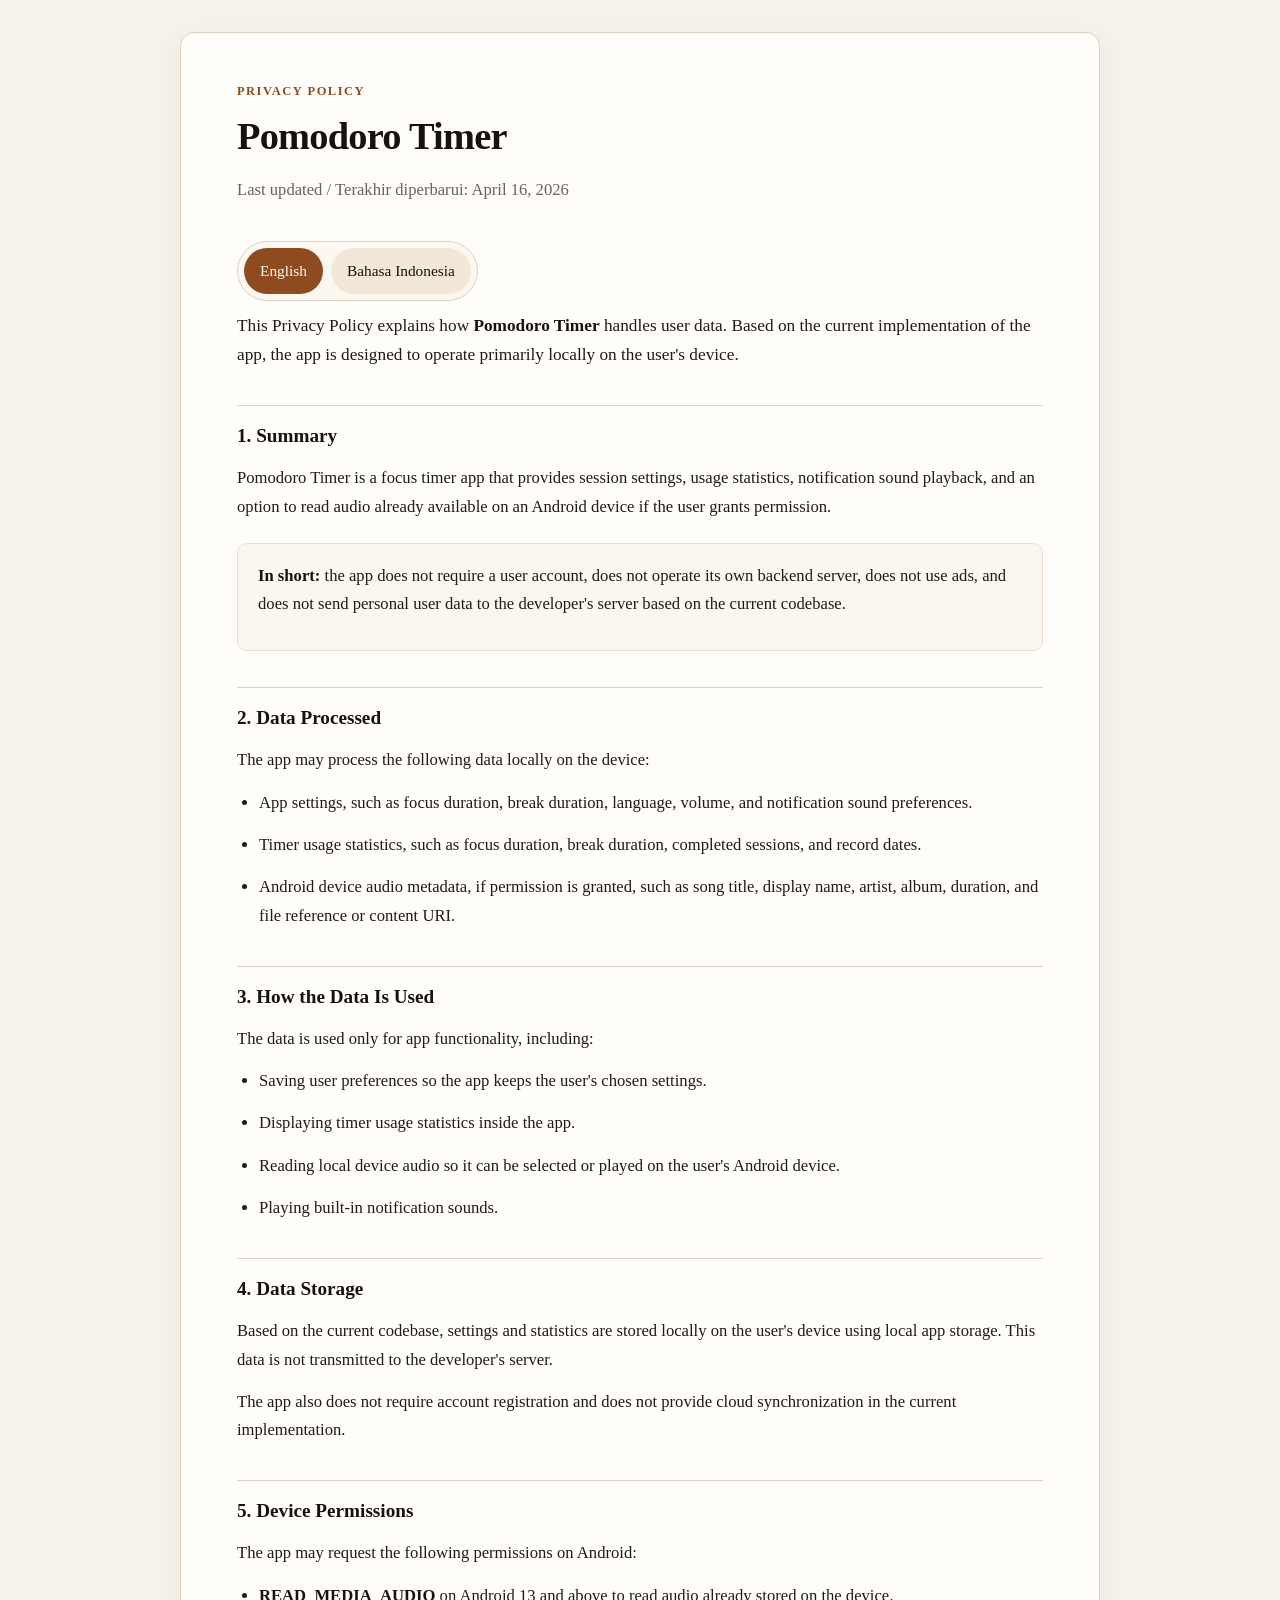
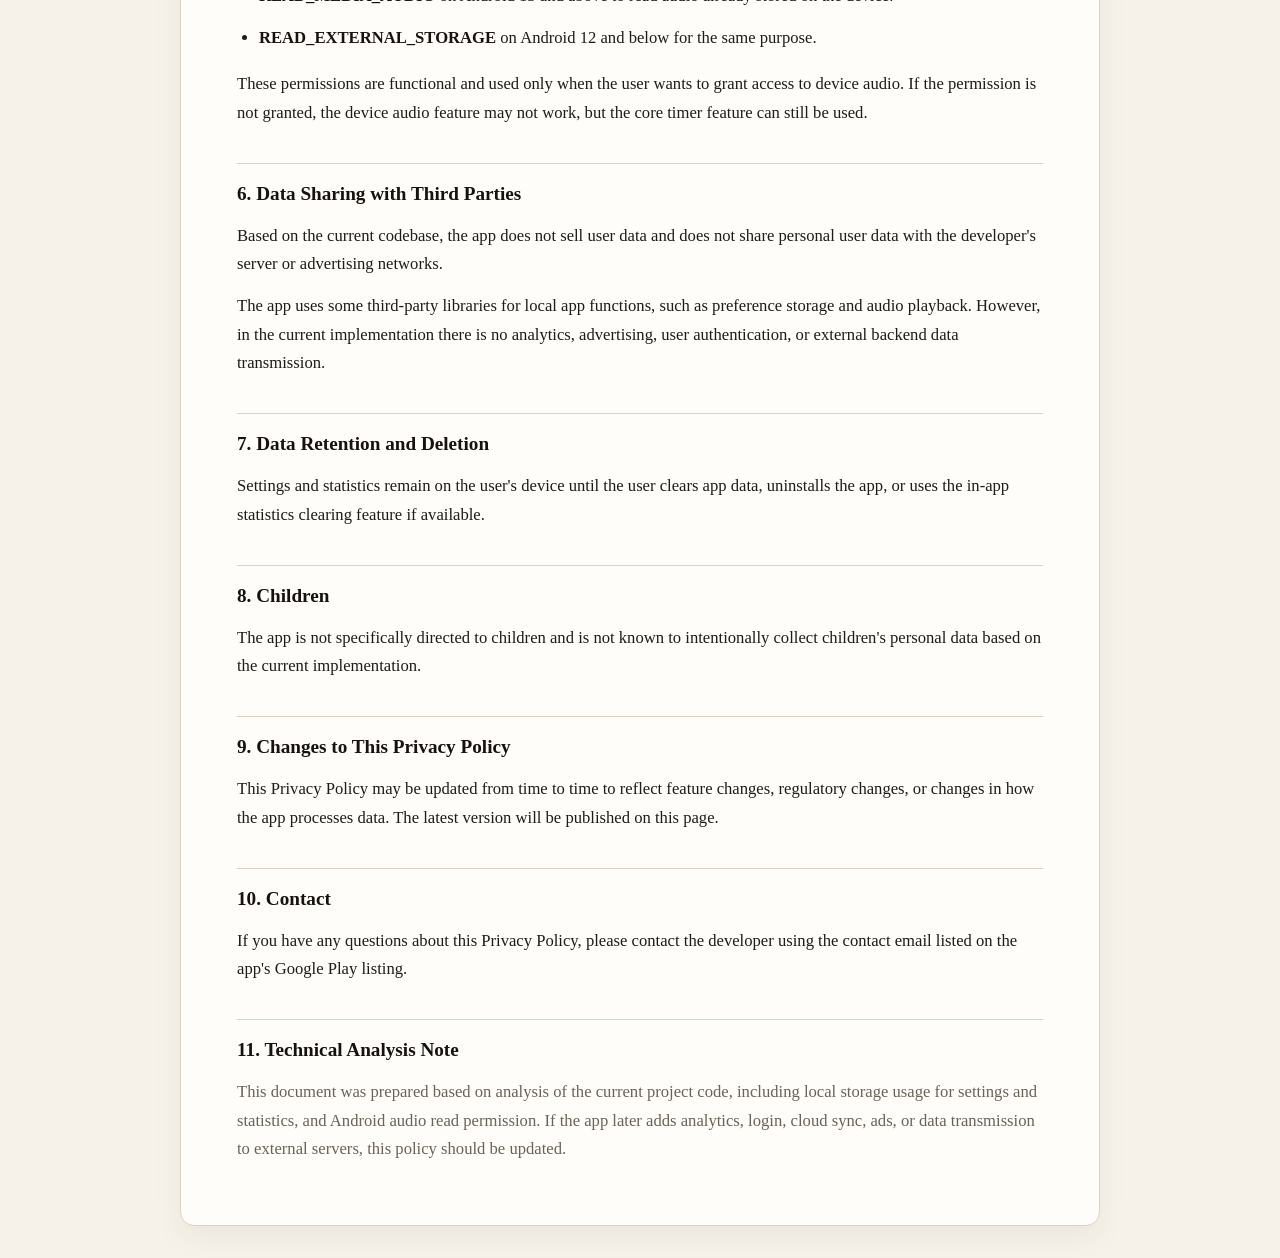
==== docs/privacy-policy.html @ 5d1b464a "feat: add privacy policy page and GitHub Actions workflow for deployment" ====
<!DOCTYPE html>
<html lang="en">
<head>
  <meta charset="UTF-8">
  <meta name="viewport" content="width=device-width, initial-scale=1.0">
  <title>Privacy Policy - Pomodoro Timer</title>
  <style>
    :root {
      --page-bg: #f6f2ea;
      --paper-bg: #fffdf9;
      --text: #1f1b16;
      --muted: #6a6257;
      --line: #ddd2c1;
      --heading: #17120d;
      --accent: #8e4b1f;
      --button-bg: #f3e8d8;
      --button-active: #8e4b1f;
      --button-active-text: #fff9f2;
    }

    * {
      box-sizing: border-box;
    }

    html {
      scroll-behavior: smooth;
    }

    body {
      margin: 0;
      background: var(--page-bg);
      color: var(--text);
      font-family: Georgia, "Times New Roman", serif;
      line-height: 1.7;
    }

    main {
      width: min(920px, calc(100vw - 32px));
      margin: 32px auto;
      padding: 48px 56px;
      background: var(--paper-bg);
      border: 1px solid var(--line);
      border-radius: 14px;
      box-shadow: 0 10px 30px rgba(44, 29, 12, 0.06);
    }

    h1,
    h2 {
      color: var(--heading);
      line-height: 1.25;
      margin: 0 0 16px;
      font-weight: 700;
    }

    h1 {
      font-size: clamp(2rem, 3vw, 2.6rem);
      letter-spacing: -0.02em;
    }

    h2 {
      font-size: 1.2rem;
      margin-top: 36px;
      padding-top: 18px;
      border-top: 1px solid var(--line);
    }

    p,
    li {
      margin: 0 0 14px;
      font-size: 1.04rem;
    }

    ul {
      margin: 0 0 18px 22px;
      padding: 0;
    }

    .eyebrow {
      color: var(--accent);
      text-transform: uppercase;
      letter-spacing: 0.12em;
      font-size: 0.78rem;
      font-weight: 700;
      margin-bottom: 10px;
    }

    .meta,
    .note {
      color: var(--muted);
    }

    .lead {
      font-size: 1.08rem;
    }

    .card {
      margin-top: 22px;
      padding: 18px 20px;
      background: #fbf6ef;
      border: 1px solid #eadfce;
      border-radius: 10px;
    }

    .language-switcher {
      display: inline-flex;
      gap: 8px;
      margin: 22px 0 10px;
      padding: 6px;
      border: 1px solid var(--line);
      border-radius: 999px;
      background: #fcf7f0;
    }

    .language-switcher button {
      border: 0;
      border-radius: 999px;
      padding: 10px 16px;
      background: var(--button-bg);
      color: var(--heading);
      font: inherit;
      font-size: 0.96rem;
      cursor: pointer;
    }

    .language-switcher button.active {
      background: var(--button-active);
      color: var(--button-active-text);
    }

    .lang-panel {
      display: none;
    }

    .lang-panel.active {
      display: block;
    }

    strong {
      color: var(--heading);
    }

    @media (max-width: 720px) {
      main {
        width: min(100vw - 20px, 920px);
        margin: 10px auto;
        padding: 28px 20px;
        border-radius: 10px;
      }

      h2 {
        margin-top: 28px;
      }

      .language-switcher {
        width: 100%;
      }

      .language-switcher button {
        flex: 1;
      }
    }
  </style>
</head>
<body>
  <main>
    <p class="eyebrow">Privacy Policy</p>
    <h1>Pomodoro Timer</h1>
    <p class="meta">Last updated / Terakhir diperbarui: April 16, 2026</p>

    <div class="language-switcher" aria-label="Language switcher">
      <button id="button-en" class="active" type="button" data-lang="en">English</button>
      <button id="button-id" type="button" data-lang="id">Bahasa Indonesia</button>
    </div>

    <section id="panel-en" class="lang-panel active" lang="en">
      <p class="lead">
        This Privacy Policy explains how <strong>Pomodoro Timer</strong> handles user data.
        Based on the current implementation of the app, the app is designed to operate
        primarily locally on the user's device.
      </p>

      <h2>1. Summary</h2>
      <p>
        Pomodoro Timer is a focus timer app that provides session settings, usage
        statistics, notification sound playback, and an option to read audio already
        available on an Android device if the user grants permission.
      </p>
      <div class="card">
        <p><strong>In short:</strong> the app does not require a user account, does not operate its own backend server, does not use ads, and does not send personal user data to the developer's server based on the current codebase.</p>
      </div>

      <h2>2. Data Processed</h2>
      <p>The app may process the following data locally on the device:</p>
      <ul>
        <li>App settings, such as focus duration, break duration, language, volume, and notification sound preferences.</li>
        <li>Timer usage statistics, such as focus duration, break duration, completed sessions, and record dates.</li>
        <li>Android device audio metadata, if permission is granted, such as song title, display name, artist, album, duration, and file reference or content URI.</li>
      </ul>

      <h2>3. How the Data Is Used</h2>
      <p>The data is used only for app functionality, including:</p>
      <ul>
        <li>Saving user preferences so the app keeps the user's chosen settings.</li>
        <li>Displaying timer usage statistics inside the app.</li>
        <li>Reading local device audio so it can be selected or played on the user's Android device.</li>
        <li>Playing built-in notification sounds.</li>
      </ul>

      <h2>4. Data Storage</h2>
      <p>
        Based on the current codebase, settings and statistics are stored locally on the
        user's device using local app storage. This data is not transmitted to the
        developer's server.
      </p>
      <p>
        The app also does not require account registration and does not provide cloud
        synchronization in the current implementation.
      </p>

      <h2>5. Device Permissions</h2>
      <p>The app may request the following permissions on Android:</p>
      <ul>
        <li><strong>READ_MEDIA_AUDIO</strong> on Android 13 and above to read audio already stored on the device.</li>
        <li><strong>READ_EXTERNAL_STORAGE</strong> on Android 12 and below for the same purpose.</li>
      </ul>
      <p>
        These permissions are functional and used only when the user wants to grant access
        to device audio. If the permission is not granted, the device audio feature may not
        work, but the core timer feature can still be used.
      </p>

      <h2>6. Data Sharing with Third Parties</h2>
      <p>
        Based on the current codebase, the app does not sell user data and does not share
        personal user data with the developer's server or advertising networks.
      </p>
      <p>
        The app uses some third-party libraries for local app functions, such as preference
        storage and audio playback. However, in the current implementation there is no
        analytics, advertising, user authentication, or external backend data transmission.
      </p>

      <h2>7. Data Retention and Deletion</h2>
      <p>
        Settings and statistics remain on the user's device until the user clears app data,
        uninstalls the app, or uses the in-app statistics clearing feature if available.
      </p>

      <h2>8. Children</h2>
      <p>
        The app is not specifically directed to children and is not known to intentionally
        collect children's personal data based on the current implementation.
      </p>

      <h2>9. Changes to This Privacy Policy</h2>
      <p>
        This Privacy Policy may be updated from time to time to reflect feature changes,
        regulatory changes, or changes in how the app processes data. The latest version
        will be published on this page.
      </p>

      <h2>10. Contact</h2>
      <p>
        If you have any questions about this Privacy Policy, please contact the developer
        using the contact email listed on the app's Google Play listing.
      </p>

      <h2>11. Technical Analysis Note</h2>
      <p class="note">
        This document was prepared based on analysis of the current project code, including
        local storage usage for settings and statistics, and Android audio read permission.
        If the app later adds analytics, login, cloud sync, ads, or data transmission to
        external servers, this policy should be updated.
      </p>
    </section>

    <section id="panel-id" class="lang-panel" lang="id">
      <p class="lead">
        Kebijakan Privasi ini menjelaskan bagaimana aplikasi <strong>Pomodoro Timer</strong>
        menangani data pengguna. Berdasarkan implementasi aplikasi saat ini, aplikasi ini
        dirancang untuk bekerja terutama secara lokal di perangkat pengguna.
      </p>

      <h2>1. Ringkasan</h2>
      <p>
        Pomodoro Timer adalah aplikasi timer fokus yang menyediakan pengaturan sesi,
        statistik penggunaan, pemutaran audio notifikasi, serta opsi untuk membaca daftar
        audio yang sudah tersedia di perangkat Android pengguna jika izin diberikan.
      </p>
      <div class="card">
        <p><strong>Intinya:</strong> aplikasi ini tidak memiliki akun pengguna, tidak memiliki server backend sendiri, tidak menggunakan iklan, dan tidak mengirim data pribadi pengguna ke server pengembang berdasarkan kode proyek saat ini.</p>
      </div>

      <h2>2. Data yang Diproses</h2>
      <p>Aplikasi dapat memproses data berikut secara lokal di perangkat:</p>
      <ul>
        <li>Pengaturan aplikasi, seperti durasi fokus, durasi istirahat, bahasa, volume, dan preferensi suara notifikasi.</li>
        <li>Statistik penggunaan timer, seperti durasi fokus, durasi istirahat, jumlah sesi yang selesai, dan tanggal pencatatan statistik.</li>
        <li>Metadata audio perangkat di Android jika pengguna memberi izin, seperti judul lagu, nama file tampilan, artis, album, durasi, dan referensi file atau content URI.</li>
      </ul>

      <h2>3. Cara Data Digunakan</h2>
      <p>Data tersebut digunakan hanya untuk fungsi aplikasi, yaitu:</p>
      <ul>
        <li>Menyimpan preferensi pengguna agar aplikasi tetap sesuai pengaturan terakhir.</li>
        <li>Menampilkan statistik penggunaan timer di dalam aplikasi.</li>
        <li>Membaca audio lokal pengguna agar dapat dipilih atau diputar dari perangkat Android pengguna.</li>
        <li>Memutar suara notifikasi bawaan aplikasi.</li>
      </ul>

      <h2>4. Penyimpanan Data</h2>
      <p>
        Berdasarkan kode proyek saat ini, pengaturan dan statistik disimpan secara lokal di
        perangkat menggunakan penyimpanan lokal aplikasi. Data tersebut tidak dikirim ke
        server pengembang.
      </p>
      <p>
        Aplikasi juga tidak mewajibkan pengguna membuat akun dan tidak menyediakan fitur
        sinkronisasi cloud pada implementasi saat ini.
      </p>

      <h2>5. Izin Perangkat</h2>
      <p>Aplikasi dapat meminta izin berikut pada Android:</p>
      <ul>
        <li><strong>READ_MEDIA_AUDIO</strong> pada Android 13 ke atas untuk membaca daftar audio yang sudah ada di perangkat.</li>
        <li><strong>READ_EXTERNAL_STORAGE</strong> pada Android 12 ke bawah untuk tujuan yang sama.</li>
      </ul>
      <p>
        Izin tersebut bersifat fungsional dan digunakan hanya saat pengguna ingin memberi
        akses ke audio perangkat. Jika izin tidak diberikan, bagian fitur audio perangkat
        mungkin tidak dapat digunakan, tetapi fungsi timer dasar tetap dapat berjalan.
      </p>

      <h2>6. Pembagian Data kepada Pihak Ketiga</h2>
      <p>
        Berdasarkan kode proyek saat ini, aplikasi ini tidak menjual data pengguna dan tidak
        membagikan data pribadi pengguna ke server pengembang atau jaringan iklan.
      </p>
      <p>
        Aplikasi menggunakan beberapa pustaka pihak ketiga untuk fungsi lokal aplikasi,
        seperti penyimpanan preferensi dan pemutaran audio. Namun, dari kode aplikasi saat ini,
        tidak ada integrasi analytics, iklan, autentikasi pengguna, atau pengiriman data ke
        layanan backend pihak ketiga.
      </p>

      <h2>7. Retensi dan Penghapusan Data</h2>
      <p>
        Data pengaturan dan statistik tetap berada di perangkat pengguna sampai pengguna
        menghapus data aplikasi, menghapus instalasi aplikasi, atau menggunakan fitur hapus
        statistik bila tersedia di dalam aplikasi.
      </p>

      <h2>8. Anak-Anak</h2>
      <p>
        Aplikasi ini tidak secara khusus menargetkan anak-anak dan tidak diketahui
        mengumpulkan data pribadi anak-anak secara sengaja berdasarkan implementasi saat ini.
      </p>

      <h2>9. Perubahan Kebijakan Privasi</h2>
      <p>
        Kebijakan Privasi ini dapat diperbarui dari waktu ke waktu untuk mencerminkan
        perubahan fitur, perubahan regulasi, atau perubahan cara aplikasi memproses data.
        Versi terbaru akan dipublikasikan pada halaman ini.
      </p>

      <h2>10. Kontak</h2>
      <p>
        Jika Anda memiliki pertanyaan tentang Kebijakan Privasi ini, silakan hubungi
        pengembang melalui alamat email kontak yang dicantumkan pada halaman listing
        Google Play aplikasi ini.
      </p>

      <h2>11. Catatan Analisis Teknis</h2>
      <p class="note">
        Dokumen ini disusun berdasarkan analisis kode proyek saat ini, termasuk penggunaan
        penyimpanan lokal untuk pengaturan dan statistik, serta izin baca audio perangkat
        Android. Jika aplikasi di masa depan menambahkan analytics, login, sinkronisasi cloud,
        iklan, atau transmisi data ke server eksternal, kebijakan ini perlu diperbarui.
      </p>
    </section>
  </main>

  <script>
    const buttons = document.querySelectorAll("[data-lang]");
    const panels = {
      en: document.getElementById("panel-en"),
      id: document.getElementById("panel-id"),
    };

    function setLanguage(lang) {
      buttons.forEach((button) => {
        button.classList.toggle("active", button.dataset.lang === lang);
      });

      Object.entries(panels).forEach(([key, panel]) => {
        panel.classList.toggle("active", key === lang);
      });

      document.documentElement.lang = lang;
    }

    buttons.forEach((button) => {
      button.addEventListener("click", () => setLanguage(button.dataset.lang));
    });
  </script>
</body>
</html>
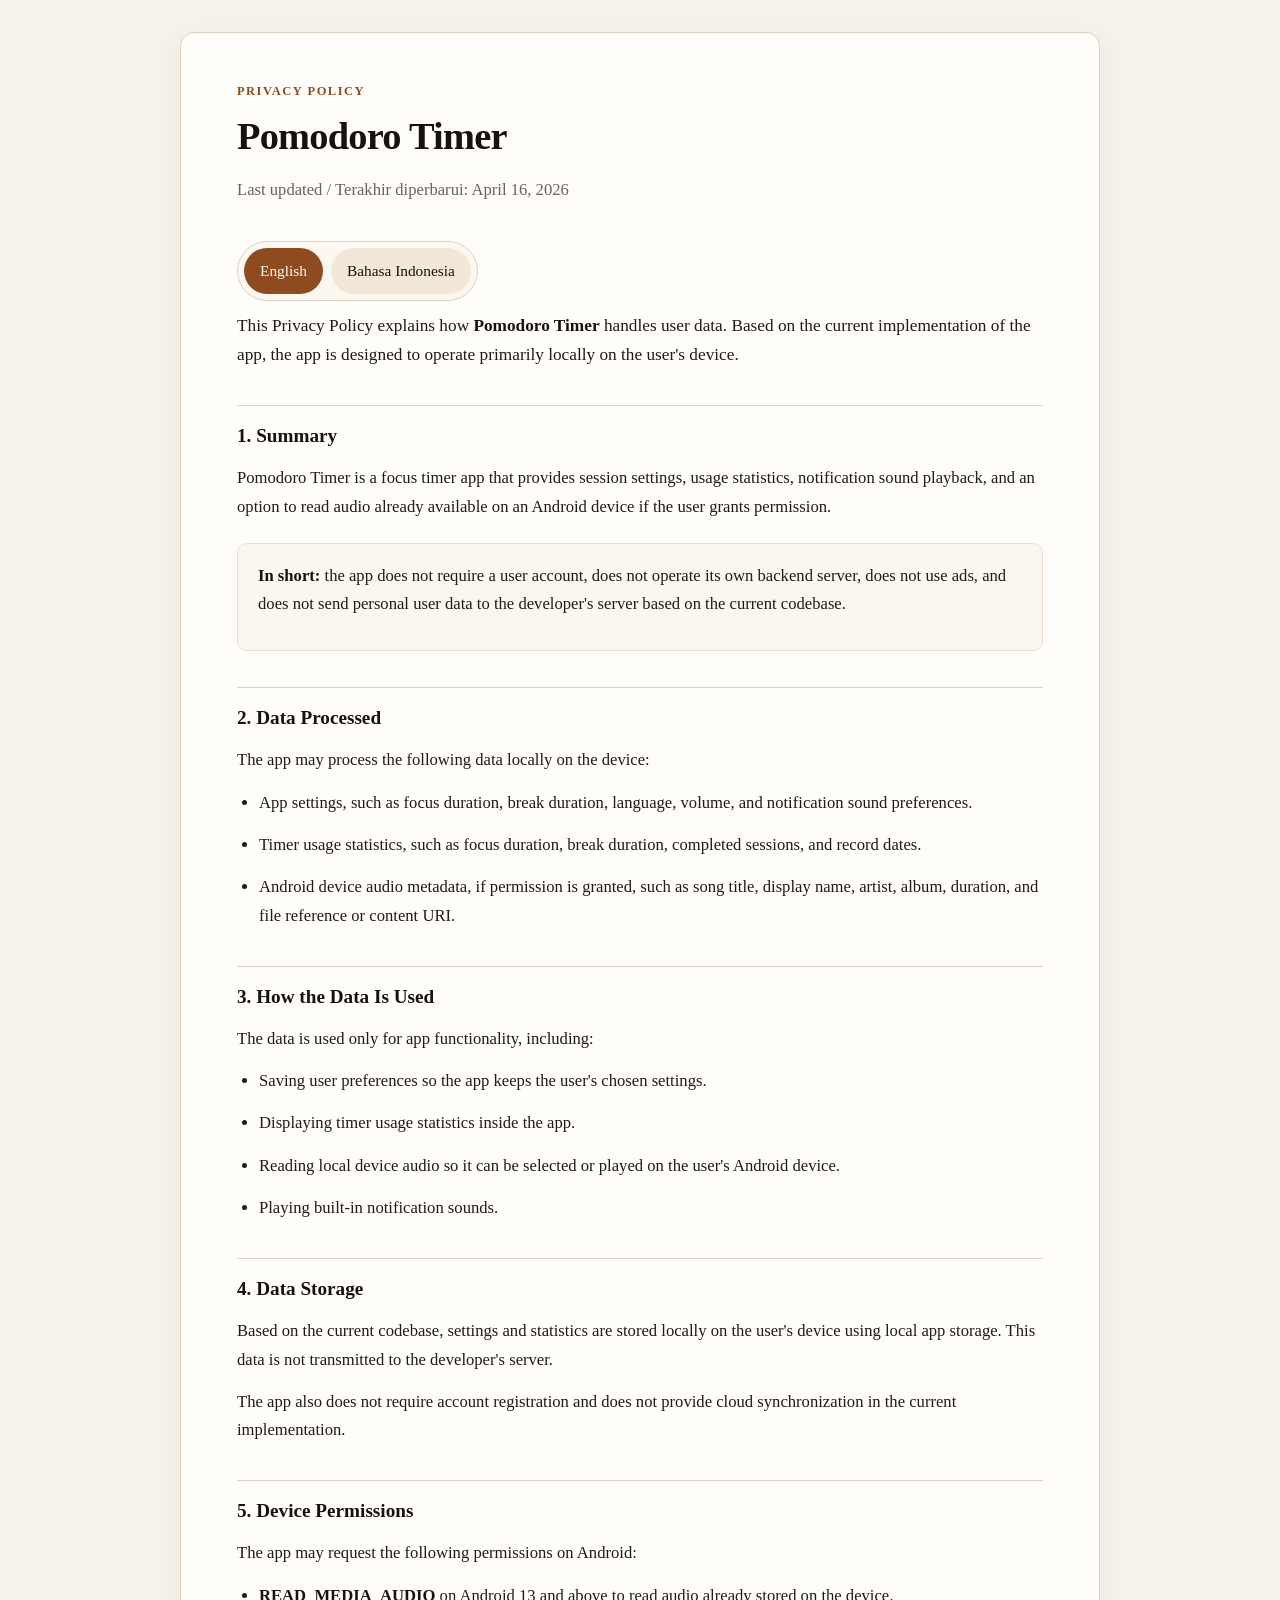
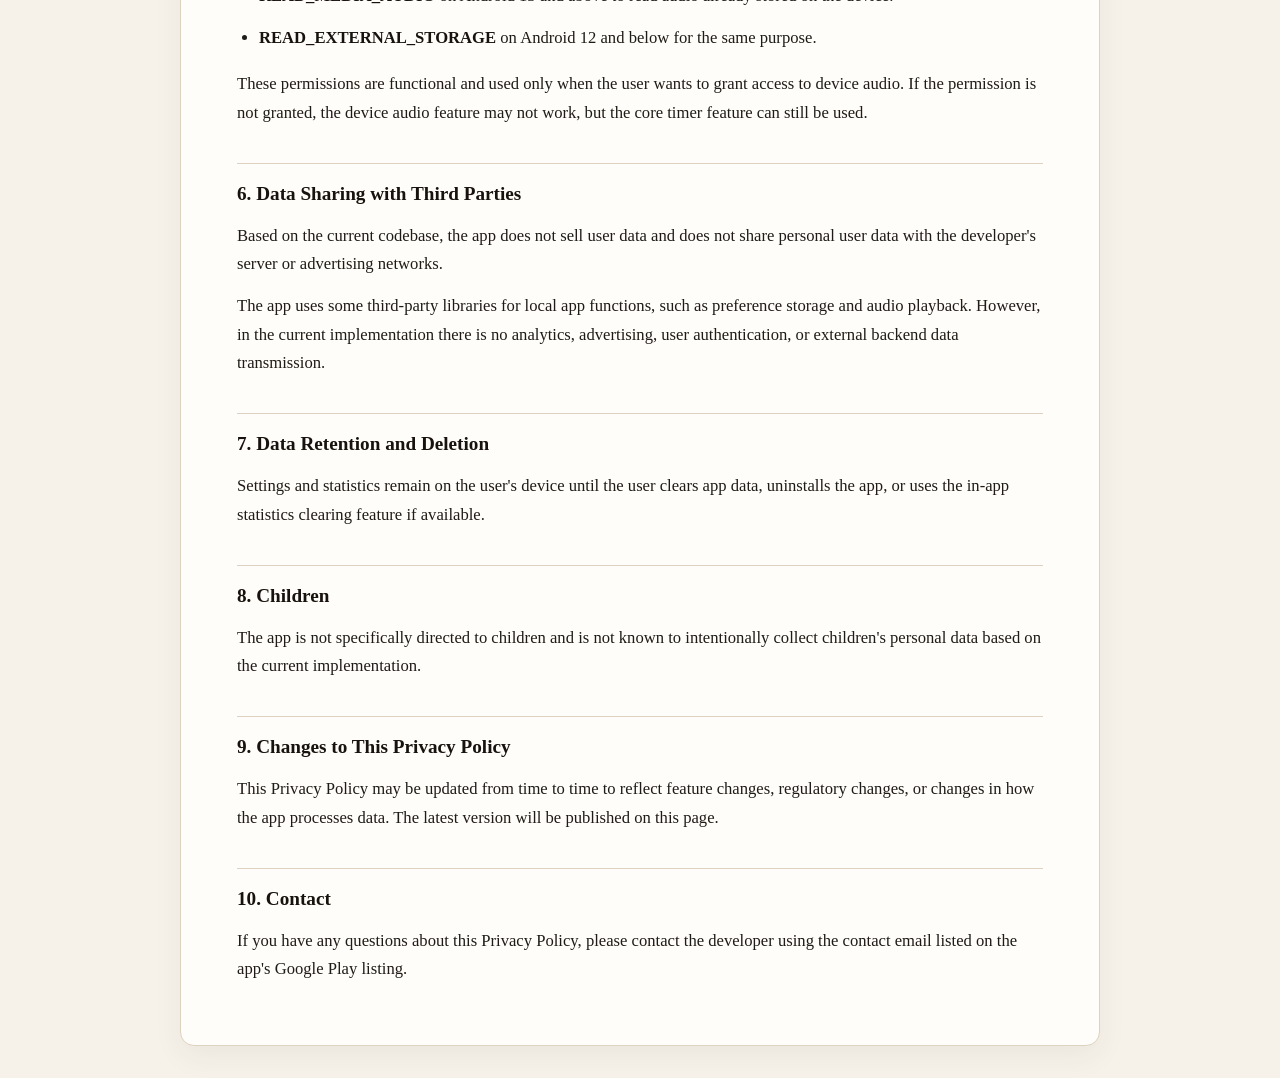
==== commit 157401da: "refactor: remove technical analysis note from privacy policy" ====
--- a/docs/privacy-policy.html
+++ b/docs/privacy-policy.html
@@ -264,14 +264,6 @@
         If you have any questions about this Privacy Policy, please contact the developer
         using the contact email listed on the app's Google Play listing.
       </p>
-
-      <h2>11. Technical Analysis Note</h2>
-      <p class="note">
-        This document was prepared based on analysis of the current project code, including
-        local storage usage for settings and statistics, and Android audio read permission.
-        If the app later adds analytics, login, cloud sync, ads, or data transmission to
-        external servers, this policy should be updated.
-      </p>
     </section>
 
     <section id="panel-id" class="lang-panel" lang="id">
@@ -368,14 +360,6 @@
         Jika Anda memiliki pertanyaan tentang Kebijakan Privasi ini, silakan hubungi
         pengembang melalui alamat email kontak yang dicantumkan pada halaman listing
         Google Play aplikasi ini.
-      </p>
-
-      <h2>11. Catatan Analisis Teknis</h2>
-      <p class="note">
-        Dokumen ini disusun berdasarkan analisis kode proyek saat ini, termasuk penggunaan
-        penyimpanan lokal untuk pengaturan dan statistik, serta izin baca audio perangkat
-        Android. Jika aplikasi di masa depan menambahkan analytics, login, sinkronisasi cloud,
-        iklan, atau transmisi data ke server eksternal, kebijakan ini perlu diperbarui.
       </p>
     </section>
   </main>
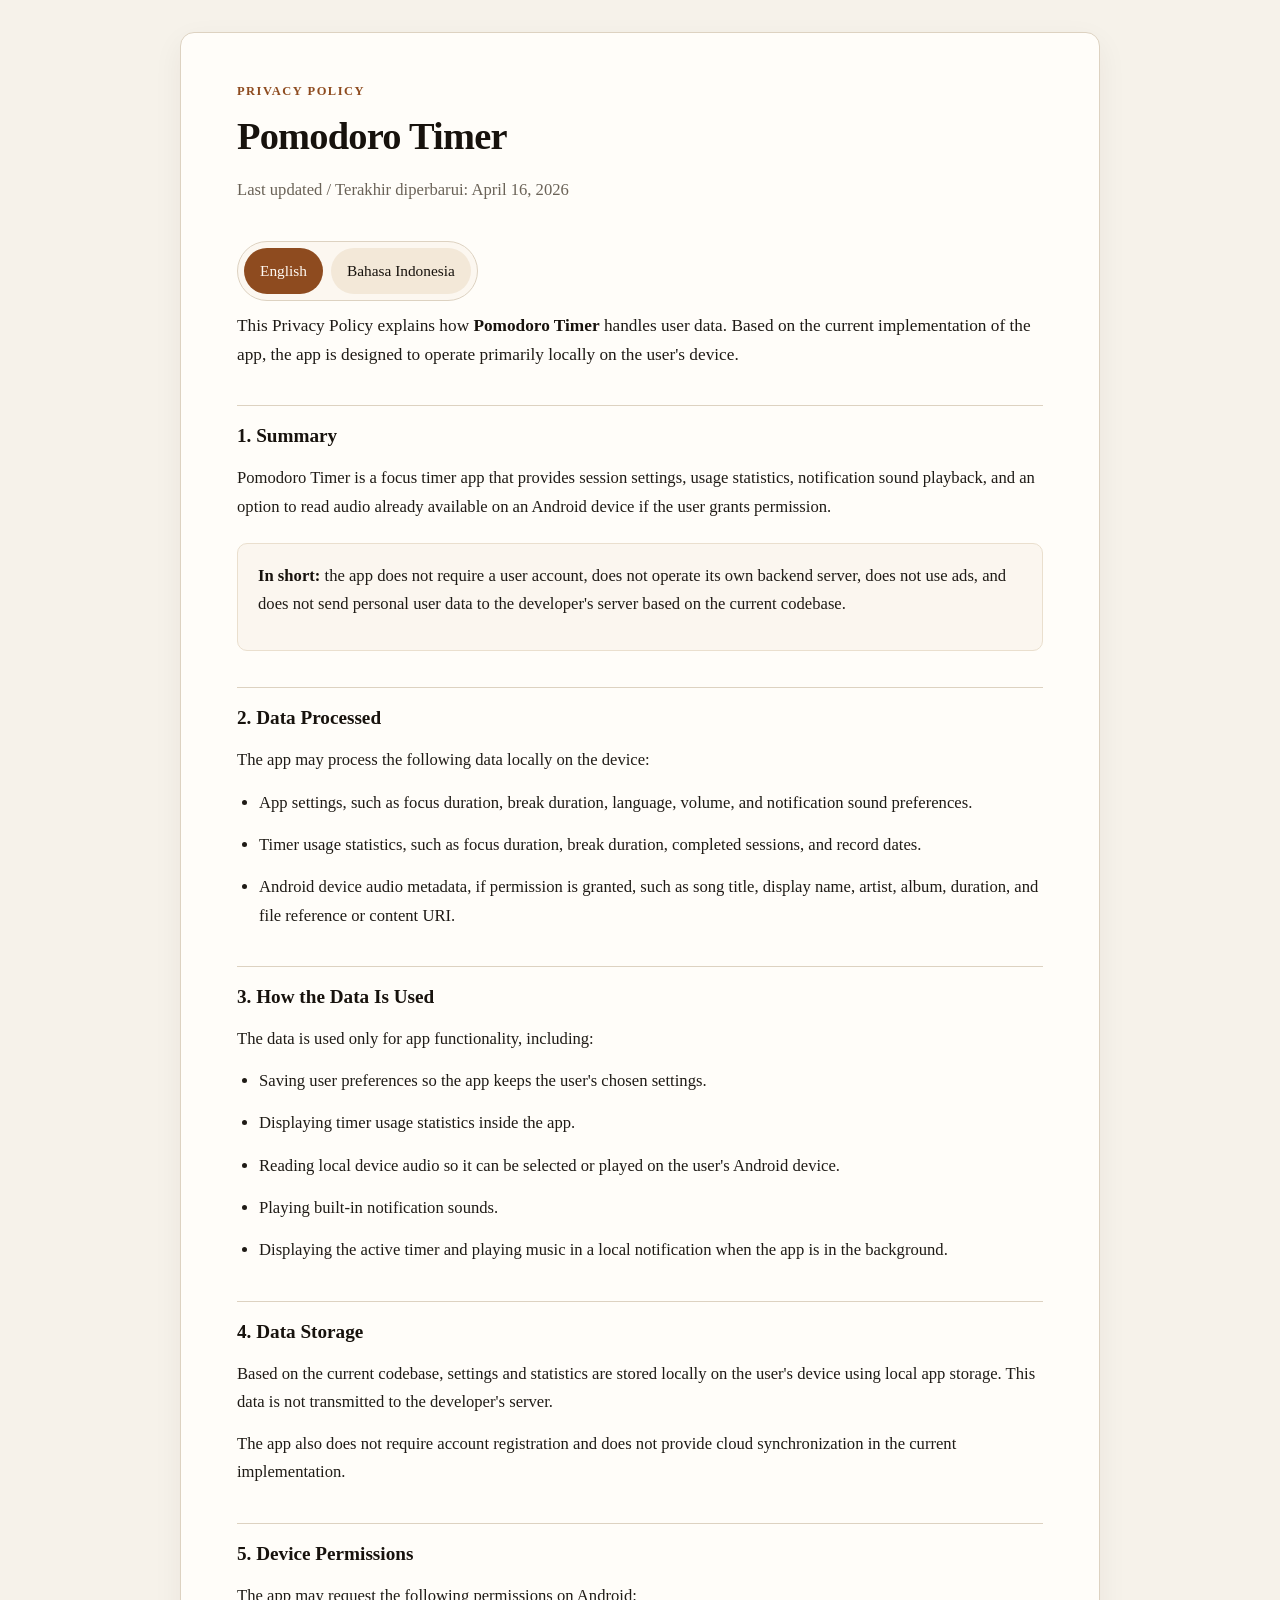
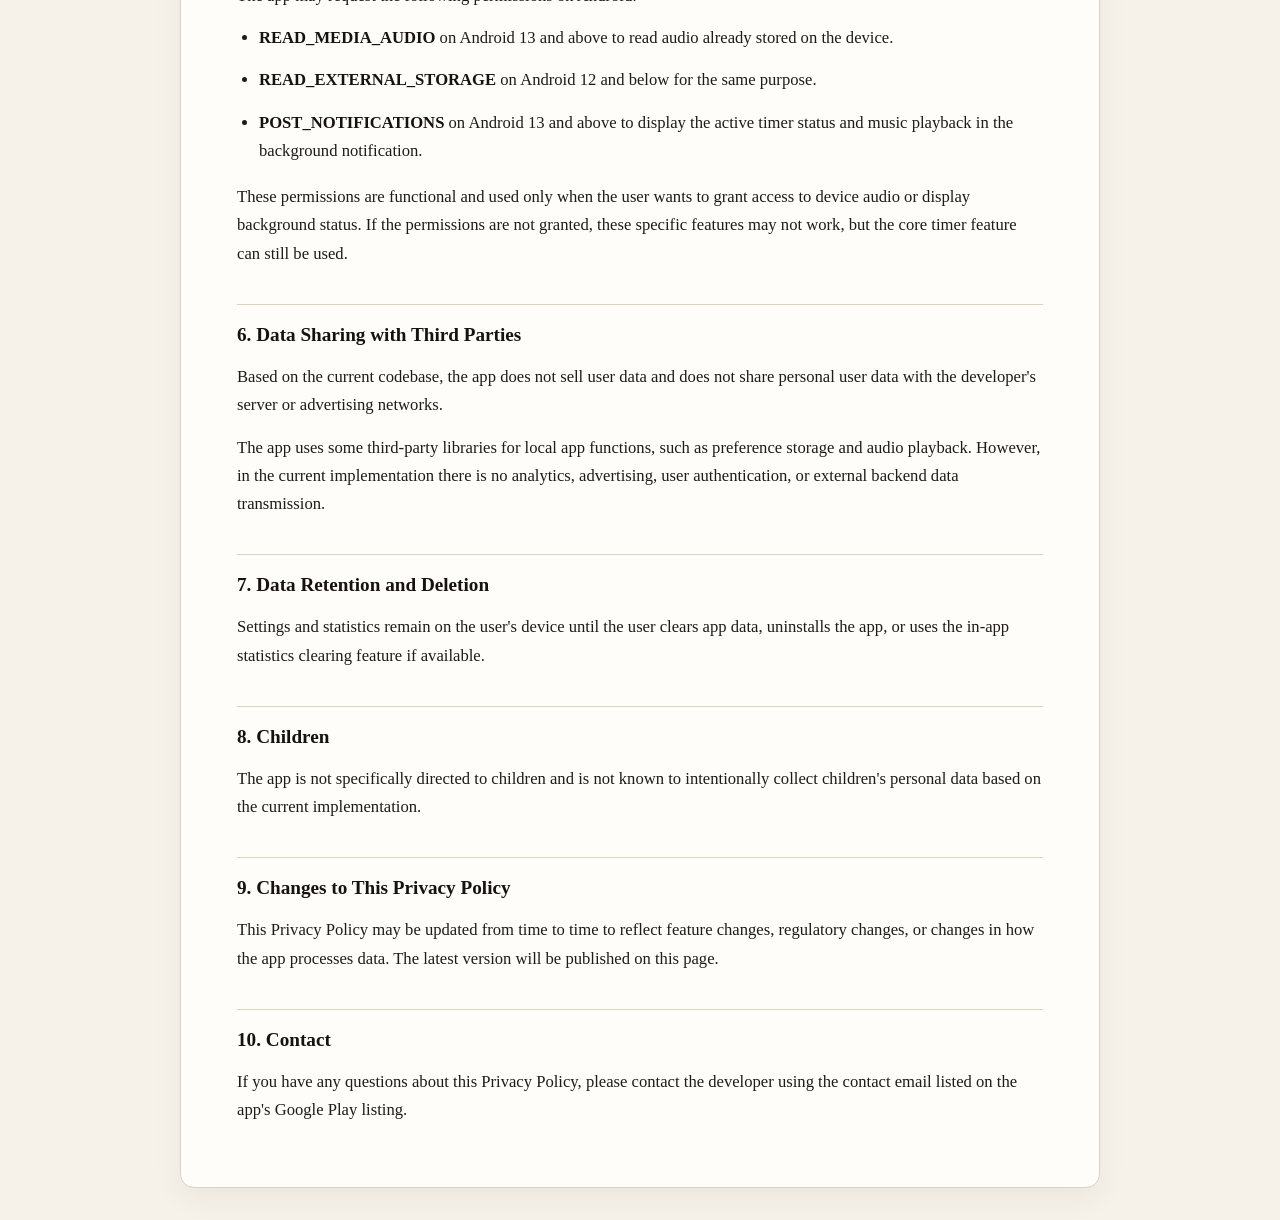
==== commit 4ad8fc51: "docs: update privacy policy to include POST_NOTIFICATIONS permission" ====
--- a/docs/privacy-policy.html
+++ b/docs/privacy-policy.html
@@ -204,6 +204,7 @@
         <li>Displaying timer usage statistics inside the app.</li>
         <li>Reading local device audio so it can be selected or played on the user's Android device.</li>
         <li>Playing built-in notification sounds.</li>
+        <li>Displaying the active timer and playing music in a local notification when the app is in the background.</li>
       </ul>
 
       <h2>4. Data Storage</h2>
@@ -222,10 +223,11 @@
       <ul>
         <li><strong>READ_MEDIA_AUDIO</strong> on Android 13 and above to read audio already stored on the device.</li>
         <li><strong>READ_EXTERNAL_STORAGE</strong> on Android 12 and below for the same purpose.</li>
+        <li><strong>POST_NOTIFICATIONS</strong> on Android 13 and above to display the active timer status and music playback in the background notification.</li>
       </ul>
       <p>
         These permissions are functional and used only when the user wants to grant access
-        to device audio. If the permission is not granted, the device audio feature may not
+        to device audio or display background status. If the permissions are not granted, these specific features may not
         work, but the core timer feature can still be used.
       </p>
 
@@ -298,6 +300,7 @@
         <li>Menampilkan statistik penggunaan timer di dalam aplikasi.</li>
         <li>Membaca audio lokal pengguna agar dapat dipilih atau diputar dari perangkat Android pengguna.</li>
         <li>Memutar suara notifikasi bawaan aplikasi.</li>
+        <li>Menampilkan status timer aktif dan musik yang diputar pada notifikasi lokal saat aplikasi berjalan di latar belakang.</li>
       </ul>
 
       <h2>4. Penyimpanan Data</h2>
@@ -316,10 +319,11 @@
       <ul>
         <li><strong>READ_MEDIA_AUDIO</strong> pada Android 13 ke atas untuk membaca daftar audio yang sudah ada di perangkat.</li>
         <li><strong>READ_EXTERNAL_STORAGE</strong> pada Android 12 ke bawah untuk tujuan yang sama.</li>
+        <li><strong>POST_NOTIFICATIONS</strong> pada Android 13 ke atas untuk menampilkan status timer aktif dan pemutaran musik di notifikasi latar belakang.</li>
       </ul>
       <p>
         Izin tersebut bersifat fungsional dan digunakan hanya saat pengguna ingin memberi
-        akses ke audio perangkat. Jika izin tidak diberikan, bagian fitur audio perangkat
+        akses ke audio perangkat atau menampilkan status di latar belakang. Jika izin tidak diberikan, bagian fitur tersebut
         mungkin tidak dapat digunakan, tetapi fungsi timer dasar tetap dapat berjalan.
       </p>
 
